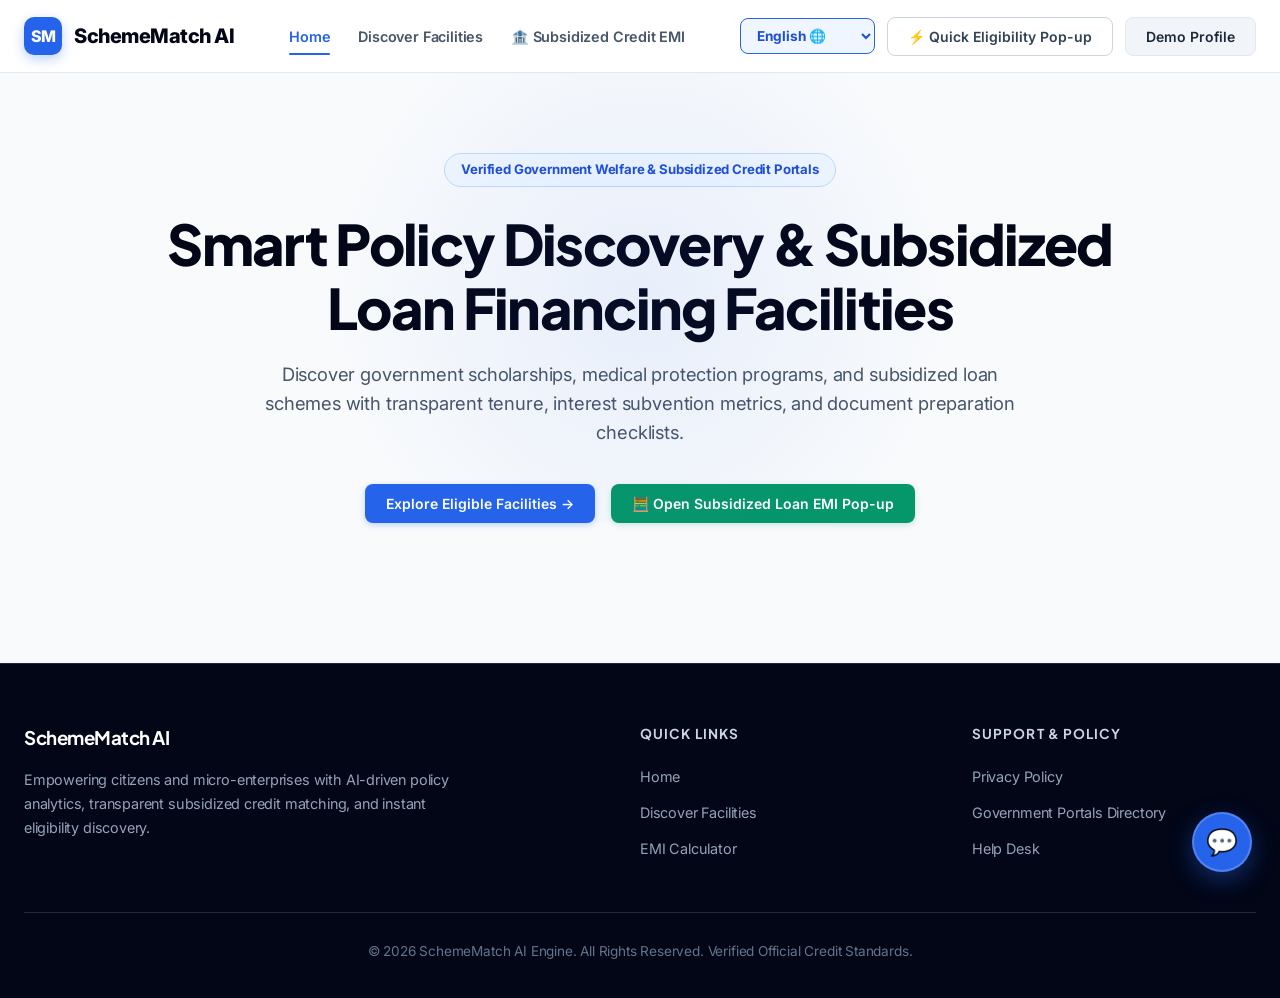
==== index.html @ ae5205c4 "Add files via upload" ====
<!DOCTYPE html>
<html lang="en">
<head>
    <meta charset="UTF-8">
    <meta name="viewport" content="width=device-width, initial-scale=1.0">
    <title>SchemeMatch AI - Enterprise Welfare & Subsidized Credit Discovery Engine</title>

    <!-- Professional Typography -->
    <link rel="preconnect" href="https://fonts.googleapis.com">
    <link rel="preconnect" href="https://fonts.gstatic.com" crossorigin>
    <link href="https://fonts.googleapis.com/css2?family=Inter:wght@300;400;500;600;700&family=Plus+Jakarta+Sans:wght@500;600;700;800&display=swap" rel="stylesheet">

    <style>
        /* ==========================================================================
           1. DESIGN SYSTEM VARIABLES & THEME DEFINITIONS
           ========================================================================== */
        :root {
            /* Palette: Slate Dark Modern / Premium Corporate Financial */
            --slate-950: #020617;
            --slate-900: #0f172a;
            --slate-850: #172033;
            --slate-800: #1e293b;
            --slate-700: #334155;
            --slate-600: #475569;
            --slate-500: #64748b;
            --slate-400: #94a3b8;
            --slate-300: #cbd5e1;
            --slate-200: #e2e8f0;
            --slate-100: #f1f5f9;
            --slate-50:  #f8fafc;
            --white:     #ffffff;

            /* Brand Accent Colors */
            --brand-primary: #2563eb;
            --brand-hover:   #1d4ed8;
            --brand-light:   #eff6ff;
            --brand-border:  #bfdbfe;

            /* Utility Accents */
            --emerald-600: #059669;
            --emerald-50:  #ecfdf5;
            --emerald-border: #a7f3d0;

            --amber-600: #d97706;
            --amber-50:  #fffbeb;
            --amber-border: #fde68a;

            --indigo-600: #4f46e5;
            --indigo-50:  #eef2ff;

            /* Dynamic Surfaces & Glass */
            --bg-body: var(--slate-50);
            --surface-card: #ffffff;
            --surface-modal: #ffffff;
            --border-color: var(--slate-200);

            /* Elevation & Shadows */
            --shadow-xs: 0 1px 2px 0 rgba(15, 23, 42, 0.05);
            --shadow-sm: 0 2px 4px 0 rgba(15, 23, 42, 0.04);
            --shadow-md: 0 8px 16px -2px rgba(15, 23, 42, 0.06), 0 2px 4px -1px rgba(15, 23, 42, 0.03);
            --shadow-lg: 0 20px 25px -5px rgba(15, 23, 42, 0.08), 0 8px 10px -6px rgba(15, 23, 42, 0.03);
            --shadow-xl: 0 25px 50px -12px rgba(15, 23, 42, 0.25);

            /* Geometry */
            --radius-sm: 8px;
            --radius-md: 12px;
            --radius-lg: 18px;
            --radius-xl: 24px;

            /* Typography Stack */
            --font-heading: 'Plus Jakarta Sans', -apple-system, BlinkMacSystemFont, sans-serif;
            --font-body: 'Inter', -apple-system, BlinkMacSystemFont, sans-serif;

            /* Animation Timings */
            --ease-out-cubic: cubic-bezier(0.33, 1, 0.68, 1);
            --transition-smooth: all 0.25s var(--ease-out-cubic);
        }

        /* Dark Mode Override Support */
        body.dark-theme {
            --bg-body: #090d16;
            --surface-card: #0f172a;
            --surface-modal: #0f172a;
            --border-color: #1e293b;
            --slate-950: #f8fafc;
            --slate-900: #f1f5f9;
            --slate-800: #e2e8f0;
            --slate-700: #cbd5e1;
            --slate-600: #94a3b8;
            --slate-500: #64748b;
            --slate-100: #1e293b;
            --slate-50:  #0f172a;
            --brand-light: rgba(37, 99, 235, 0.15);
        }

        /* ==========================================================================
           2. GLOBAL RESETS & BASE STYLES
           ========================================================================== */
        *, *::before, *::after {
            box-sizing: border-box;
            margin: 0;
            padding: 0;
            font-family: var(--font-body);
            -webkit-font-smoothing: antialiased;
            -moz-osx-font-smoothing: grayscale;
        }

        html {
            scroll-behavior: smooth;
            font-size: 16px;
        }

        body {
            background-color: var(--bg-body);
            color: var(--slate-900);
            line-height: 1.5;
            letter-spacing: -0.011em;
            overflow-x: hidden;
            display: flex;
            flex-direction: column;
            min-height: 100vh;
        }

        main { flex: 1; }

        .container {
            max-width: 1280px;
            margin: 0 auto;
            padding: 0 24px;
        }

        h1, h2, h3, h4, h5, h6, .brand-logo {
            font-family: var(--font-heading);
            letter-spacing: -0.025em;
        }

        .ambient-light {
            position: absolute;
            width: 700px;
            height: 450px;
            background: radial-gradient(circle, rgba(37, 99, 235, 0.08) 0%, rgba(2, 6, 23, 0) 75%);
            top: 0;
            left: 50%;
            transform: translateX(-50%);
            pointer-events: none;
            z-index: 0;
        }

        /* ==========================================================================
           3. BUTTONS & CONTROLS UI
           ========================================================================== */
        .btn {
            display: inline-flex;
            align-items: center;
            justify-content: center;
            gap: 8px;
            padding: 10px 20px;
            border-radius: var(--radius-sm);
            font-size: 0.875rem;
            font-weight: 600;
            cursor: pointer;
            transition: var(--transition-smooth);
            border: 1px solid transparent;
            text-decoration: none;
            white-space: nowrap;
            user-select: none;
        }

        .btn-primary {
            background-color: var(--brand-primary);
            color: #ffffff;
            box-shadow: 0 2px 6px rgba(37, 99, 235, 0.25);
        }

        .btn-primary:hover {
            background-color: var(--brand-hover);
            transform: translateY(-2px);
            box-shadow: 0 6px 16px rgba(37, 99, 235, 0.35);
        }

        .btn-secondary {
            background-color: var(--slate-100);
            color: var(--slate-800);
            border-color: var(--slate-200);
        }

        .btn-secondary:hover {
            background-color: var(--slate-200);
            color: var(--slate-950);
            transform: translateY(-1px);
        }

        .btn-outline {
            border-color: var(--slate-300);
            color: var(--slate-700);
            background: var(--surface-card);
        }

        .btn-outline:hover {
            border-color: var(--slate-400);
            background: var(--slate-50);
            color: var(--slate-900);
            transform: translateY(-1px);
        }

        .btn-emerald {
            background-color: var(--emerald-600);
            color: white;
            box-shadow: 0 2px 6px rgba(5, 150, 105, 0.2);
        }
        .btn-emerald:hover { background-color: #047857; transform: translateY(-2px); }

        .btn-sm {
            padding: 6px 12px;
            font-size: 0.8rem;
            border-radius: 6px;
        }

        /* Language Dropdown Style */
        .lang-select {
            padding: 8px 12px;
            border-radius: var(--radius-sm);
            border: 1px solid var(--brand-primary);
            background: var(--brand-light);
            color: var(--brand-hover);
            font-weight: 700;
            font-size: 0.85rem;
            cursor: pointer;
            outline: none;
        }

        /* ==========================================================================
           4. NAVIGATION BAR
           ========================================================================== */
        header {
            background-color: rgba(255, 255, 255, 0.9);
            backdrop-filter: blur(14px);
            -webkit-backdrop-filter: blur(14px);
            border-bottom: 1px solid var(--border-color);
            position: sticky;
            top: 0;
            z-index: 90;
        }

        body.dark-theme header {
            background-color: rgba(15, 23, 42, 0.9);
        }

        .navbar {
            display: flex;
            flex-direction: row;
            justify-content: space-between;
            align-items: center;
            flex-wrap: nowrap;
            height: 72px;
            gap: 20px;
        }

        .brand-logo {
            display: flex;
            align-items: center;
            gap: 12px;
            font-size: 1.25rem;
            font-weight: 800;
            color: var(--slate-950);
            text-decoration: none;
            cursor: pointer;
            white-space: nowrap;
        }

        .brand-badge {
            width: 38px;
            height: 38px;
            background: var(--brand-primary);
            color: white;
            border-radius: 10px;
            display: flex;
            align-items: center;
            justify-content: center;
            font-weight: 800;
            font-size: 1rem;
            box-shadow: 0 4px 12px rgba(37, 99, 235, 0.3);
        }

        .nav-items {
            display: flex;
            flex-direction: row;
            gap: 28px;
            list-style: none;
            align-items: center;
            white-space: nowrap;
        }

        .nav-items a {
            text-decoration: none;
            color: var(--slate-600);
            font-size: 0.9rem;
            font-weight: 600;
            cursor: pointer;
            transition: var(--transition-smooth);
            padding: 8px 0;
            position: relative;
        }

        .nav-items a:hover, .nav-items a.active {
            color: var(--brand-primary);
        }

        .nav-items a.active::after {
            content: '';
            position: absolute;
            bottom: -2px;
            left: 0;
            width: 100%;
            height: 2.5px;
            background: var(--brand-primary);
            border-radius: 2px;
        }

        /* ==========================================================================
           5. HERO SECTION
           ========================================================================== */
        .hero {
            padding: 80px 0 60px;
            text-align: center;
            position: relative;
        }

        .hero-pill {
            display: inline-flex;
            align-items: center;
            gap: 8px;
            padding: 6px 16px;
            background: var(--brand-light);
            border: 1px solid var(--brand-border);
            border-radius: 9999px;
            color: var(--brand-hover);
            font-size: 0.825rem;
            font-weight: 700;
            margin-bottom: 24px;
        }

        .hero h1 {
            font-size: 3.5rem;
            color: var(--slate-950);
            margin-bottom: 20px;
            font-weight: 800;
            line-height: 1.15;
            letter-spacing: -0.03em;
        }

        .hero p {
            font-size: 1.15rem;
            color: var(--slate-600);
            max-width: 760px;
            margin: 0 auto 36px;
            line-height: 1.6;
        }

        .hero-actions {
            display: flex;
            gap: 16px;
            justify-content: center;
            flex-wrap: wrap;
        }

        /* ==========================================================================
           6. FORM WIZARD & PROFILE ENGINE
           ========================================================================== */
        .section-block { padding: 60px 0; }

        .form-card {
            max-width: 860px;
            margin: 0 auto;
            background: var(--surface-card);
            border-radius: var(--radius-lg);
            border: 1px solid var(--border-color);
            box-shadow: var(--shadow-lg);
            padding: 44px;
        }

        .progress-track {
            height: 8px;
            background: var(--slate-100);
            border-radius: 9999px;
            overflow: hidden;
            margin-bottom: 36px;
        }

        .progress-fill {
            height: 100%;
            background: var(--brand-primary);
            width: 25%;
            transition: width 0.35s ease;
        }

        .wizard-step { display: none; }
        .wizard-step.active { display: block; animation: fadeInStep 0.35s ease; }

        .form-layout {
            display: grid;
            grid-template-columns: 1fr 1fr;
            gap: 24px;
        }

        .form-field {
            display: flex;
            flex-direction: column;
            gap: 8px;
        }

        .form-field.full { grid-column: span 2; }

        .form-field label {
            font-size: 0.85rem;
            font-weight: 700;
            color: var(--slate-800);
            text-transform: uppercase;
            letter-spacing: 0.03em;
        }

        .form-field input, .form-field select {
            padding: 12px 16px;
            border: 1px solid var(--slate-300);
            border-radius: var(--radius-sm);
            font-size: 0.95rem;
            outline: none;
            color: var(--slate-900);
            background-color: var(--slate-50);
            transition: var(--transition-smooth);
        }

        .form-field input:focus, .form-field select:focus {
            background-color: var(--surface-card);
            border-color: var(--brand-primary);
            box-shadow: 0 0 0 4px rgba(37, 99, 235, 0.12);
        }

        .wizard-footer {
            display: flex;
            justify-content: space-between;
            margin-top: 40px;
            padding-top: 24px;
            border-top: 1px solid var(--border-color);
        }

        /* Result & Dynamic Table Styles */
        .results-card-grid {
            display: grid;
            grid-template-columns: repeat(auto-fill, minmax(260px, 1fr));
            gap: 20px;
            margin-top: 24px;
        }

        .scheme-badge {
            display: inline-block;
            padding: 4px 10px;
            border-radius: 9999px;
            font-size: 0.75rem;
            font-weight: 700;
            background: var(--brand-light);
            color: var(--brand-primary);
        }

        .scheme-card {
            background: var(--surface-card);
            border: 1px solid var(--border-color);
            border-radius: var(--radius-md);
            padding: 20px;
            box-shadow: var(--shadow-sm);
            display: flex;
            flex-direction: column;
            justify-content: space-between;
        }

        .comparison-table {
            width: 100%;
            border-collapse: collapse;
            margin-top: 24px;
            background: var(--surface-card);
            border-radius: var(--radius-md);
            overflow: hidden;
            border: 1px solid var(--border-color);
        }

        .comparison-table th, .comparison-table td {
            padding: 14px 18px;
            text-align: left;
            font-size: 0.875rem;
            border-bottom: 1px solid var(--border-color);
        }

        .comparison-table th {
            background: var(--slate-100);
            font-weight: 700;
            color: var(--slate-800);
        }

        .age-warning-banner {
            background-color: #fef2f2;
            border: 1px solid #fca5a5;
            color: #991b1b;
            padding: 14px;
            border-radius: var(--radius-sm);
            margin-bottom: 20px;
            font-size: 0.875rem;
            font-weight: 600;
        }

        /* ==========================================================================
           7. MODALS & POP-UPS SYSTEM
           ========================================================================== */
        .modal-backdrop {
            display: none;
            position: fixed;
            top: 0;
            left: 0;
            width: 100%;
            height: 100%;
            background: rgba(15, 23, 42, 0.7);
            backdrop-filter: blur(6px);
            -webkit-backdrop-filter: blur(6px);
            z-index: 1000;
            justify-content: center;
            align-items: center;
            padding: 24px;
        }

        .modal-backdrop.active {
            display: flex;
        }

        .modal-window {
            background: var(--surface-modal);
            border-radius: var(--radius-lg);
            max-width: 600px;
            width: 100%;
            display: flex;
            flex-direction: column;
            box-shadow: var(--shadow-xl);
            animation: modalScale 0.25s ease-out;
            overflow: hidden;
            border: 1px solid var(--border-color);
        }

        .modal-header {
            padding: 24px 32px;
            border-bottom: 1px solid var(--border-color);
            position: relative;
        }

        .modal-close-btn {
            position: absolute;
            top: 20px;
            right: 24px;
            border: none;
            background: var(--slate-100);
            width: 36px;
            height: 36px;
            border-radius: 50%;
            font-size: 1.3rem;
            cursor: pointer;
            color: var(--slate-500);
            display: flex;
            align-items: center;
            justify-content: center;
            transition: var(--transition-smooth);
        }

        .modal-close-btn:hover { background: var(--slate-200); color: var(--slate-950); }

        .modal-title {
            font-size: 1.25rem;
            font-weight: 800;
            color: var(--slate-950);
            padding-right: 40px;
        }

        .modal-body {
            padding: 32px;
            overflow-y: auto;
        }

        .calc-box {
            background: var(--slate-50);
            padding: 24px;
            border-radius: var(--radius-md);
            border: 1px solid var(--border-color);
        }

        .range-field {
            display: flex;
            flex-direction: column;
            gap: 10px;
            margin-bottom: 20px;
        }

        .range-header {
            display: flex;
            justify-content: space-between;
            font-size: 0.875rem;
            font-weight: 700;
        }

        .range-slider {
            width: 100%;
            height: 6px;
            border-radius: 4px;
            accent-color: var(--brand-primary);
            cursor: pointer;
        }

        .calc-result-grid {
            display: grid;
            grid-template-columns: 1fr 1fr;
            gap: 16px;
            text-align: center;
            background: var(--brand-light);
            padding: 20px;
            border-radius: var(--radius-sm);
            border: 1px solid var(--brand-border);
            margin-top: 16px;
        }

        .calc-val {
            font-size: 1.2rem;
            font-weight: 800;
            color: var(--brand-hover);
        }

        .calc-lbl {
            font-size: 0.75rem;
            color: var(--slate-600);
            font-weight: 700;
            text-transform: uppercase;
            margin-top: 2px;
        }

        /* ==========================================================================
           8. FLOATING AI CHATBOT SYSTEM UI
           ========================================================================== */
        .chatbot-trigger {
            position: fixed;
            bottom: 28px;
            right: 28px;
            width: 60px;
            height: 60px;
            border-radius: 30px;
            background: var(--brand-primary);
            color: #ffffff;
            box-shadow: 0 8px 24px rgba(37, 99, 235, 0.4);
            display: flex;
            align-items: center;
            justify-content: center;
            font-size: 1.6rem;
            cursor: pointer;
            z-index: 999;
            transition: var(--transition-smooth);
            border: 2px solid rgba(255, 255, 255, 0.2);
        }

        .chatbot-trigger:hover {
            transform: scale(1.08) translateY(-2px);
            background: var(--brand-hover);
            box-shadow: 0 12px 28px rgba(37, 99, 235, 0.5);
        }

        .chatbot-container {
            position: fixed;
            bottom: 100px;
            right: 28px;
            width: 380px;
            max-width: calc(100vw - 32px);
            height: 540px;
            max-height: calc(100vh - 120px);
            background: var(--surface-card);
            border-radius: var(--radius-lg);
            border: 1px solid var(--border-color);
            box-shadow: var(--shadow-xl);
            display: none;
            flex-direction: column;
            z-index: 1000;
            overflow: hidden;
            animation: modalScale 0.25s ease-out;
        }

        .chatbot-container.active {
            display: flex;
        }

        .chat-header {
            background: var(--slate-900);
            color: #ffffff;
            padding: 16px 20px;
            display: flex;
            align-items: center;
            justify-content: space-between;
        }

        .chat-header-info {
            display: flex;
            align-items: center;
            gap: 12px;
        }

        .chat-avatar {
            width: 36px;
            height: 36px;
            border-radius: 50%;
            background: var(--brand-primary);
            display: flex;
            align-items: center;
            justify-content: center;
            font-size: 1rem;
            font-weight: 700;
        }

        .chat-header-text h4 {
            font-size: 0.95rem;
            font-weight: 700;
            color: #ffffff;
            margin: 0;
        }

        .chat-header-text p {
            font-size: 0.75rem;
            color: var(--slate-400);
            margin: 0;
        }

        .chat-messages {
            flex: 1;
            padding: 16px;
            overflow-y: auto;
            display: flex;
            flex-direction: column;
            gap: 12px;
            background: var(--slate-50);
        }

        .chat-msg {
            max-width: 85%;
            padding: 10px 14px;
            border-radius: 14px;
            font-size: 0.875rem;
            line-height: 1.45;
            word-wrap: break-word;
        }

        .chat-msg.bot {
            background: var(--surface-card);
            color: var(--slate-900);
            border: 1px solid var(--border-color);
            align-self: flex-start;
            border-bottom-left-radius: 4px;
            box-shadow: var(--shadow-xs);
        }

        .chat-msg.user {
            background: var(--brand-primary);
            color: #ffffff;
            align-self: flex-end;
            border-bottom-right-radius: 4px;
        }

        .chat-quick-replies {
            display: flex;
            flex-wrap: wrap;
            gap: 6px;
            margin-top: 8px;
        }

        .chat-chip {
            background: var(--brand-light);
            color: var(--brand-primary);
            border: 1px solid var(--brand-border);
            border-radius: 9999px;
            padding: 4px 10px;
            font-size: 0.75rem;
            font-weight: 600;
            cursor: pointer;
            transition: var(--transition-smooth);
        }

        .chat-chip:hover {
            background: var(--brand-primary);
            color: #ffffff;
        }

        .chat-input-area {
            padding: 12px;
            background: var(--surface-card);
            border-top: 1px solid var(--border-color);
            display: flex;
            gap: 8px;
        }

        .chat-input-area input {
            flex: 1;
            padding: 10px 14px;
            border: 1px solid var(--slate-300);
            border-radius: 20px;
            font-size: 0.875rem;
            outline: none;
            background: var(--slate-50);
        }

        .chat-input-area input:focus {
            border-color: var(--brand-primary);
            background: #ffffff;
        }

        .chat-send-btn {
            width: 38px;
            height: 38px;
            border-radius: 50%;
            background: var(--brand-primary);
            color: #ffffff;
            border: none;
            cursor: pointer;
            display: flex;
            align-items: center;
            justify-content: center;
            transition: var(--transition-smooth);
        }

        .chat-send-btn:hover {
            background: var(--brand-hover);
        }

        /* ==========================================================================
           9. FOOTER
           ========================================================================== */
        footer {
            background: var(--slate-950);
            color: #ffffff;
            padding: 60px 0 36px;
            margin-top: 80px;
            border-top: 1px solid var(--slate-800);
        }

        .footer-content {
            display: grid;
            grid-template-columns: 2fr 1fr 1fr;
            gap: 48px;
            margin-bottom: 40px;
        }

        .footer-brand p {
            color: var(--slate-400);
            font-size: 0.9rem;
            margin-top: 16px;
            line-height: 1.65;
            max-width: 440px;
        }

        .footer-col h4 {
            font-size: 0.85rem;
            font-weight: 700;
            text-transform: uppercase;
            letter-spacing: 0.08em;
            color: var(--slate-300);
            margin-bottom: 20px;
        }

        .footer-col ul { list-style: none; }
        .footer-col li { margin-bottom: 12px; }
        .footer-col a {
            color: var(--slate-400);
            text-decoration: none;
            font-size: 0.9rem;
            transition: var(--transition-smooth);
        }
        .footer-col a:hover { color: var(--brand-primary); }

        .footer-bottom {
            border-top: 1px solid var(--slate-800);
            padding-top: 28px;
            text-align: center;
            font-size: 0.85rem;
            color: var(--slate-500);
        }

        @keyframes modalScale {
            from { opacity: 0; transform: scale(0.96); }
            to { opacity: 1; transform: scale(1); }
        }

        @keyframes fadeInStep {
            from { opacity: 0; transform: translateX(12px); }
            to { opacity: 1; transform: translateX(0); }
        }

        @media (max-width: 768px) {
            .hero h1 { font-size: 2.2rem; }
            .form-layout, .calc-result-grid, .footer-content { grid-template-columns: 1fr; }
            .navbar { overflow-x: auto; }
            .chatbot-container {
                right: 16px;
                left: 16px;
                width: auto;
                bottom: 90px;
            }
        }
    </style>
</head>
<body>

    <!-- Header Navigation -->
    <header>
        <div class="container navbar">
            <a class="brand-logo" onclick="switchSection('home')">
                <div class="brand-badge">SM</div>
                <span id="txt-logo">SchemeMatch AI</span>
            </a>
            <ul class="nav-items">
                <li><a id="nav-home" onclick="switchSection('home')" class="active">Home</a></li>
                <li><a id="nav-form" onclick="switchSection('form')">Discover Facilities</a></li>
                <li><a id="nav-emi" onclick="openLoanCalculatorModal()">🏦 Subsidized Credit EMI</a></li>
            </ul>
            <div style="display:flex; gap:12px; align-items:center; flex-shrink: 0;">
                <!-- Language Selector -->
                <select id="lang-selector" class="lang-select" onchange="changeLanguage(this.value)">
                    <option value="en">English 🌐</option>
                    <option value="hi">हिंदी (Hindi) 🌐</option>
                </select>
                <button id="btn-quick-check" class="btn btn-outline" onclick="openPrecheckModal()">⚡ Quick Eligibility Pop-up</button>
                <button id="btn-demo" class="btn btn-secondary" onclick="autofillDemo()">Demo Profile</button>
            </div>
        </div>
    </header>

    <main>
        <!-- HOME SECTION -->
        <div id="section-home">
            <section class="hero">
                <div class="ambient-light"></div>
                <div class="container">
                    <div class="hero-pill" id="hero-pill-txt">Verified Government Welfare & Subsidized Credit Portals</div>
                    <h1 id="hero-title">Smart Policy Discovery & Subsidized<br>Loan Financing Facilities</h1>
                    <p id="hero-subtitle">Discover government scholarships, medical protection programs, and subsidized loan schemes with transparent tenure, interest subvention metrics, and document preparation checklists.</p>
                    <div class="hero-actions">
                        <button id="btn-explore" class="btn btn-primary" onclick="switchSection('form')">Explore Eligible Facilities →</button>
                        <button id="btn-calc" class="btn btn-emerald" onclick="openLoanCalculatorModal()">🧮 Open Subsidized Loan EMI Pop-up</button>
                    </div>
                </div>
            </section>
        </div>

        <!-- FORM WIZARD SECTION -->
        <div id="section-form" class="section-block" style="display:none;">
            <div class="container">
                <div class="form-card">
                    <div class="progress-track">
                        <div class="progress-fill" id="wizard-progress"></div>
                    </div>

                    <!-- Step 1 -->
                    <div class="wizard-step active" id="step-1">
                        <h2 id="step1-title" style="margin-bottom:8px; font-size:1.5rem;">Step 1: Basic Profile Details</h2>
                        <p id="step1-subtitle" style="color:var(--slate-500); margin-bottom:24px; font-size:0.9rem;">Provide your demographic details to filter schemes relevant to your profile.</p>
                        
                        <div class="form-layout">
                            <div class="form-field">
                                <label id="lbl-age">Age</label>
                                <input type="number" id="inp-age" placeholder="e.g. 25" value="25">
                            </div>
                            <div class="form-field">
                                <label id="lbl-gender">Gender</label>
                                <select id="inp-gender">
                                    <option value="all" id="opt-gen-all">All / Any</option>
                                    <option value="male" id="opt-gen-male">Male</option>
                                    <option value="female" id="opt-gen-female">Female</option>
                                </select>
                            </div>
                            <div class="form-field full">
                                <label id="lbl-state">State of Residence</label>
                                <select id="inp-state">
                                    <option value="Delhi">Delhi</option>
                                    <option value="Maharashtra">Maharashtra</option>
                                    <option value="Uttar Pradesh">Uttar Pradesh</option>
                                    <option value="Rajasthan">Rajasthan</option>
                                </select>
                            </div>
                        </div>
                    </div>

                    <!-- Step 2 -->
                    <div class="wizard-step" id="step-2">
                        <h2 id="step2-title" style="margin-bottom:8px; font-size:1.5rem;">Step 2: Financial & Employment Profile</h2>
                        <p id="step2-subtitle" style="color:var(--slate-500); margin-bottom:24px; font-size:0.9rem;">Specify your current occupational status and income levels for credit targeting.</p>
                        
                        <div class="form-layout">
                            <div class="form-field">
                                <label id="lbl-income">Annual Income (₹)</label>
                                <input type="number" id="inp-income" placeholder="e.g. 250000" value="250000">
                            </div>
                            <div class="form-field">
                                <label id="lbl-occupation">Occupation</label>
                                <select id="inp-occupation">
                                    <option value="student" id="opt-occ-student">Student</option>
                                    <option value="farmer" id="opt-occ-farmer">Farmer / Agriculture</option>
                                    <option value="business" id="opt-occ-business">Small Business / MSME</option>
                                    <option value="employed" id="opt-occ-employed">Salaried Employee</option>
                                </select>
                            </div>
                        </div>
                    </div>

                    <!-- Step 3 -->
                    <div class="wizard-step" id="step-3">
                        <h2 id="step3-title" style="margin-bottom:8px; font-size:1.5rem;">Step 3: Facility Category Preference</h2>
                        <p id="step3-subtitle" style="color:var(--slate-500); margin-bottom:24px; font-size:0.9rem;">Choose the primary assistance type you are looking for.</p>
                        
                        <div class="form-layout">
                            <div class="form-field full">
                                <label id="lbl-category">Category Preference</label>
                                <select id="inp-category">
                                    <option value="all" id="opt-cat-all">All Categories</option>
                                    <option value="education" id="opt-cat-edu">Education & Scholarships</option>
                                    <option value="credit" id="opt-cat-credit">Subsidized Credit & Loans</option>
                                    <option value="healthcare" id="opt-cat-health">Healthcare & Insurance</option>
                                </select>
                            </div>
                        </div>
                    </div>

                    <!-- Step 4: Results, Priority Order & Difference Table -->
                    <div class="wizard-step" id="step-4">
                        <h2 style="margin-bottom:8px; font-size:1.5rem;">Step 4: Matched Schemes & Priority Order</h2>
                        <p style="color:var(--slate-500); margin-bottom:24px; font-size:0.9rem;">Here are schemes matched according to your profile details, priority ranking, and analytical metrics.</p>

                        <div id="age-warning-container"></div>
                        
                        <h3 style="margin-top:20px; font-size:1.2rem;">Priority Order Ranked Schemes</h3>
                        <div class="results-card-grid" id="results-grid"></div>

                        <h3 style="margin-top:36px; font-size:1.2rem;">Scheme Difference & Profile Analytics Matrix</h3>
                        <div style="overflow-x:auto;">
                            <table class="comparison-table">
                                <thead>
                                    <tr>
                                        <th>Rank</th>
                                        <th>Scheme Name</th>
                                        <th>Category</th>
                                        <th>Max Benefit / Credit</th>
                                        <th>Min Age Req.</th>
                                        <th>Income Cap</th>
                                        <th>Match Priority Score</th>
                                    </tr>
                                </thead>
                                <tbody id="comparison-table-body">
                                </tbody>
                            </table>
                        </div>
                    </div>

                    <!-- Wizard Footer Buttons -->
                    <div class="wizard-footer">
                        <button id="btn-prev" class="btn btn-secondary" onclick="navigateWizard(-1)" style="visibility:hidden;">← Previous</button>
                        <button id="btn-next" class="btn btn-primary" onclick="navigateWizard(1)">Next Step →</button>
                    </div>
                </div>
            </div>
        </div>
    </main>

    <!-- FLOATING AI CHATBOT INTERFACE -->
    <div class="chatbot-trigger" onclick="toggleChatbot()" title="Ask SchemeMatch Assistant">💬</div>

    <div class="chatbot-container" id="chatbot-window">
        <div class="chat-header">
            <div class="chat-header-info">
                <div class="chat-avatar">AI</div>
                <div class="chat-header-text">
                    <h4>SchemeMatch Assistant</h4>
                    <p>Instant Scheme & Eligibility Helper</p>
                </div>
            </div>
            <button class="modal-close-btn" style="position:static; background:transparent; color:#ffffff; width:auto; height:auto; font-size:1.5rem;" onclick="toggleChatbot()">&times;</button>
        </div>
        <div class="chat-messages" id="chat-messages">
            <div class="chat-msg bot">
                Hello! 👋 I can help you discover schemes, check loan eligibility, or guide you through required documents. What are you looking for today?
                <div class="chat-quick-replies">
                    <span class="chat-chip" onclick="handleQuickReply('Find student grants')">🎓 Student Grants</span>
                    <span class="chat-chip" onclick="handleQuickReply('Business loan schemes')">💼 Business Loans</span>
                    <span class="chat-chip" onclick="handleQuickReply('Healthcare benefits')">🏥 Healthcare</span>
                </div>
            </div>
        </div>
        <div class="chat-input-area">
            <input type="text" id="chat-input" placeholder="Type a message or question..." onkeypress="handleChatKeyPress(event)">
            <button class="chat-send-btn" onclick="sendChatMessage()">➔</button>
        </div>
    </div>

    <!-- QUICK ELIGIBILITY PRE-CHECK MODAL -->
    <div id="modal-precheck" class="modal-backdrop">
        <div class="modal-window">
            <div class="modal-header">
                <h3 class="modal-title">⚡ Quick Eligibility Pre-check</h3>
                <button class="modal-close-btn" onclick="closeModal('modal-precheck')">&times;</button>
            </div>
            <div class="modal-body">
                <p style="margin-bottom:16px; color:var(--slate-600);">Answer two quick questions to see immediate available facilities.</p>
                <div class="form-field" style="margin-bottom:16px;">
                    <label>Primary Need</label>
                    <select id="modal-inp-need">
                        <option value="student">Higher Education / Skill Support</option>
                        <option value="business">Business Expansion Credit</option>
                        <option value="healthcare">Medical Cover & Insurance</option>
                    </select>
                </div>
                <button class="btn btn-primary" style="width:100%;" onclick="runQuickCheck()">Check Matching Schemes</button>
            </div>
        </div>
    </div>

    <!-- LOAN EMI CALCULATOR MODAL -->
    <div id="modal-loan-calc" class="modal-backdrop">
        <div class="modal-window">
            <div class="modal-header">
                <h3 class="modal-title" id="modal-calc-title">🏦 Subsidized Credit EMI Calculator</h3>
                <button class="modal-close-btn" onclick="closeModal('modal-loan-calc')">&times;</button>
            </div>
            <div class="modal-body">
                <div class="calc-box">
                    <div class="range-field">
                        <div class="range-header">
                            <span id="lbl-calc-amt">Loan Amount</span>
                            <span id="val-calc-amt">₹ 1,00,000</span>
                        </div>
                        <input type="range" class="range-slider" id="range-amt" min="10000" max="1000000" step="10000" value="100000" oninput="calculateEMI()">
                    </div>
                    <div class="range-field">
                        <div class="range-header">
                            <span id="lbl-calc-rate">Interest Rate (% p.a.)</span>
                            <span id="val-calc-rate">7.0 %</span>
                        </div>
                        <input type="range" class="range-slider" id="range-rate" min="1" max="18" step="0.5" value="7" oninput="calculateEMI()">
                    </div>
                    <div class="range-field">
                        <div class="range-header">
                            <span id="lbl-calc-tenure">Tenure (Years)</span>
                            <span id="val-calc-tenure">5 Years</span>
                        </div>
                        <input type="range" class="range-slider" id="range-tenure" min="1" max="20" step="1" value="5" oninput="calculateEMI()">
                    </div>

                    <div class="calc-result-grid">
                        <div>
                            <div class="calc-val" id="res-emi">₹ 1,980</div>
                            <div class="calc-lbl">Estimated Monthly EMI</div>
                        </div>
                        <div>
                            <div class="calc-val" id="res-interest">₹ 18,802</div>
                            <div class="calc-lbl">Total Interest Payable</div>
                        </div>
                    </div>
                </div>
            </div>
        </div>
    </div>

    <!-- FOOTER -->
    <footer>
        <div class="container">
            <div class="footer-content">
                <div class="footer-brand">
                    <h3>SchemeMatch AI</h3>
                    <p>Empowering citizens and micro-enterprises with AI-driven policy analytics, transparent subsidized credit matching, and instant eligibility discovery.</p>
                </div>
                <div class="footer-col">
                    <h4>Quick Links</h4>
                    <ul>
                        <li><a onclick="switchSection('home')">Home</a></li>
                        <li><a onclick="switchSection('form')">Discover Facilities</a></li>
                        <li><a onclick="openLoanCalculatorModal()">EMI Calculator</a></li>
                    </ul>
                </div>
                <div class="footer-col">
                    <h4>Support & Policy</h4>
                    <ul>
                        <li><a>Privacy Policy</a></li>
                        <li><a>Government Portals Directory</a></li>
                        <li><a>Help Desk</a></li>
                    </ul>
                </div>
            </div>
            <div class="footer-bottom">
                &copy; 2026 SchemeMatch AI Engine. All Rights Reserved. Verified Official Credit Standards.
            </div>
        </div>
    </footer>

    <!-- SCRIPT APPLICATION LOGIC -->
    <script>
        /* ==========================================================================
           DATA & DATABASE DEFINITIONS
           ========================================================================== */
        const schemesDatabase = [
            {
                id: "pm-mudra",
                name: "PM MUDRA Yojana (Shishu & Kishor)",
                category: "credit",
                occupation: "business",
                minAge: 18,
                maxIncome: 1000000,
                maxBenefit: "₹ 500,000 Credit Support",
                score: 98,
                desc: "Collateral-free subsidized micro-loans for setting up small enterprises or micro-business expansion."
            },
            {
                id: "pm-vidyalaxmi",
                name: "PM Vidyalaxmi Education Loan Scheme",
                category: "education",
                occupation: "student",
                minAge: 16,
                maxIncome: 800000,
                maxBenefit: "Full Tuition Credit Subvention",
                score: 95,
                desc: "Subsidized higher education loans with moratorium periods and central interest subvention guarantees."
            },
            {
                id: "pm-jay",
                name: "Ayushman Bharat (PM-JAY)",
                category: "healthcare",
                occupation: "all",
                minAge: 0,
                maxIncome: 300000,
                maxBenefit: "₹ 500,000 / Year Health Cover",
                score: 92,
                desc: "Health protection coverage covering secondary and tertiary hospitalisation for vulnerable families."
            },
            {
                id: "standup-india",
                name: "Stand-Up India Scheme for Entrepreneurs",
                category: "credit",
                occupation: "business",
                minAge: 18,
                maxIncome: 1500000,
                maxBenefit: "₹ 1,00,00,000 Enterprise Credit",
                score: 89,
                desc: "Facilitates bank loans between 10 lakh and 1 Crore to SC/ST or Women borrowers for greenfield enterprises."
            },
            {
                id: "post-matric-scholarship",
                name: "Central Post-Matric Scholarship Program",
                category: "education",
                occupation: "student",
                minAge: 15,
                maxIncome: 250000,
                maxBenefit: "₹ 20,000 / Year Academic Grant",
                score: 87,
                desc: "Financial assistance for post-secondary education to support students from lower-income brackets."
            },
            {
                id: "pm-kisan-credit",
                name: "PM Kisan Credit Card (KCC) Subvention",
                category: "credit",
                occupation: "farmer",
                minAge: 18,
                maxIncome: 600000,
                maxBenefit: "4% Subsidized Agricultural Credit",
                score: 85,
                desc: "Provides farmers with timely credit for agricultural operations at low concessional interest rates."
            }
        ];

        let currentStep = 1;

        /* ==========================================================================
           WIZARD NAVIGATION & CORE ENGINE
           ========================================================================== */
        function switchSection(section) {
            document.getElementById('section-home').style.display = section === 'home' ? 'block' : 'none';
            document.getElementById('section-form').style.display = section === 'form' ? 'block' : 'none';
            document.getElementById('nav-home').classList.toggle('active', section === 'home');
            document.getElementById('nav-form').classList.toggle('active', section === 'form');
            window.scrollTo({ top: 0, behavior: 'smooth' });
        }

        function navigateWizard(direction) {
            const nextStep = currentStep + direction;
            if (nextStep < 1 || nextStep > 4) return;

            document.getElementById(`step-${currentStep}`).classList.remove('active');
            currentStep = nextStep;
            document.getElementById(`step-${currentStep}`).classList.add('active');

            // Update progress bar
            document.getElementById('wizard-progress').style.width = `${(currentStep / 4) * 100}%`;

            // Button controls
            document.getElementById('btn-prev').style.visibility = currentStep === 1 ? 'hidden' : 'visible';
            const btnNext = document.getElementById('btn-next');
            if (currentStep === 3) {
                btnNext.innerText = 'Generate Scheme Match Results ➔';
            } else if (currentStep === 4) {
                btnNext.style.display = 'none';
                renderResults();
            } else {
                btnNext.style.display = 'inline-flex';
                btnNext.innerText = 'Next Step →';
            }
        }

        function autofillDemo() {
            document.getElementById('inp-age').value = "22";
            document.getElementById('inp-gender').value = "female";
            document.getElementById('inp-income').value = "200000";
            document.getElementById('inp-occupation').value = "student";
            document.getElementById('inp-category').value = "education";
            switchSection('form');
        }

        function renderResults() {
            const age = parseInt(document.getElementById('inp-age').value) || 0;
            const income = parseInt(document.getElementById('inp-income').value) || 0;
            const occ = document.getElementById('inp-occupation').value;
            const cat = document.getElementById('inp-category').value;

            const warningContainer = document.getElementById('age-warning-container');
            warningContainer.innerHTML = '';
            if (age < 18) {
                warningContainer.innerHTML = `<div class="age-warning-banner">⚠️ Note: Age entered is under 18. Some credit schemes require adult cosigners or legal guardians.</div>`;
            }

            // Simple Filter Logic
            const filtered = schemesDatabase.filter(s => {
                const catMatch = cat === 'all' || s.category === cat;
                const occMatch = s.occupation === 'all' || s.occupation === occ;
                const incMatch = income <= s.maxIncome;
                return catMatch && occMatch && incMatch;
            });

            // Grid Render
            const grid = document.getElementById('results-grid');
            grid.innerHTML = '';
            if (filtered.length === 0) {
                grid.innerHTML = '<p style="grid-column: 1/-1; color: var(--slate-500);">No specific direct scheme matched your criteria. Try adjusting income or occupation filters.</p>';
            } else {
                filtered.forEach(s => {
                    grid.innerHTML += `
                        <div class="scheme-card">
                            <div>
                                <span class="scheme-badge">${s.category.toUpperCase()}</span>
                                <h4 style="margin:10px 0 6px; font-size:1.05rem;">${s.name}</h4>
                                <p style="font-size:0.825rem; color:var(--slate-600); margin-bottom:12px;">${s.desc}</p>
                            </div>
                            <div>
                                <div style="font-weight:700; color:var(--brand-primary); font-size:0.9rem; margin-bottom:10px;">${s.maxBenefit}</div>
                                <button class="btn btn-secondary btn-sm" style="width:100%;" onclick="openLoanCalculatorModal()">Calculate EMI / Details</button>
                            </div>
                        </div>
                    `;
                });
            }

            // Table Render
            const tbody = document.getElementById('comparison-table-body');
            tbody.innerHTML = '';
            filtered.forEach((s, idx) => {
                tbody.innerHTML += `
                    <tr>
                        <td><strong>#${idx + 1}</strong></td>
                        <td>${s.name}</td>
                        <td style="text-transform:capitalize;">${s.category}</td>
                        <td>${s.maxBenefit}</td>
                        <td>${s.minAge}+ Yrs</td>
                        <td>₹ ${(s.maxIncome).toLocaleString()}</td>
                        <td><span style="color:var(--emerald-600); font-weight:700;">${s.score}% Match</span></td>
                    </tr>
                `;
            });
        }

        /* ==========================================================================
           MODALS & EMI CALCULATOR LOGIC
           ========================================================================== */
        function openLoanCalculatorModal() {
            document.getElementById('modal-loan-calc').classList.add('active');
            calculateEMI();
        }

        function openPrecheckModal() {
            document.getElementById('modal-precheck').classList.add('active');
        }

        function closeModal(modalId) {
            document.getElementById(modalId).classList.remove('active');
        }

        function runQuickCheck() {
            const need = document.getElementById('modal-inp-need').value;
            closeModal('modal-precheck');
            switchSection('form');
            document.getElementById('inp-category').value = need === 'business' ? 'credit' : (need === 'student' ? 'education' : 'healthcare');
            navigateWizard(3 - currentStep);
        }

        function calculateEMI() {
            const P = parseFloat(document.getElementById('range-amt').value);
            const r = parseFloat(document.getElementById('range-rate').value) / 12 / 100;
            const n = parseFloat(document.getElementById('range-tenure').value) * 12;

            document.getElementById('val-calc-amt').innerText = `₹ ${P.toLocaleString()}`;
            document.getElementById('val-calc-rate').innerText = `${document.getElementById('range-rate').value} %`;
            document.getElementById('val-calc-tenure').innerText = `${document.getElementById('range-tenure').value} Years`;

            const emi = (P * r * Math.pow(1 + r, n)) / (Math.pow(1 + r, n) - 1);
            const totalPayable = emi * n;
            const totalInterest = totalPayable - P;

            document.getElementById('res-emi').innerText = `₹ ${Math.round(emi).toLocaleString()}`;
            document.getElementById('res-interest').innerText = `₹ ${Math.round(totalInterest).toLocaleString()}`;
        }

        /* ==========================================================================
           LANGUAGE SUPPORT
           ========================================================================== */
        function changeLanguage(lang) {
            if (lang === 'hi') {
                document.getElementById('txt-logo').innerText = "स्कीममैच AI";
                document.getElementById('hero-title').innerHTML = "स्मार्ट नीति खोज और सब्सिडीयुक्त<br>ऋण वित्तपोषण सुविधाएँ";
                document.getElementById('hero-subtitle').innerText = "पारदर्शी अवधि, ब्याज सहायता मेट्रिक्स और दस्तावेज़ तैयारी चेकलिस्ट के साथ सरकारी छात्रवृत्ति, चिकित्सा सुरक्षा कार्यक्रमों की खोज करें।";
                document.getElementById('btn-explore').innerText = "पात्र सुविधाओं का अन्वेषण करें →";
                document.getElementById('btn-quick-check').innerText = "⚡ त्वरित पात्रता पॉप-अप";
            } else {
                document.getElementById('txt-logo').innerText = "SchemeMatch AI";
                document.getElementById('hero-title').innerHTML = "Smart Policy Discovery & Subsidized<br>Loan Financing Facilities";
                document.getElementById('hero-subtitle').innerText = "Discover government scholarships, medical protection programs, and subsidized loan schemes with transparent tenure, interest subvention metrics, and document preparation checklists.";
                document.getElementById('btn-explore').innerText = "Explore Eligible Facilities →";
                document.getElementById('btn-quick-check').innerText = "⚡ Quick Eligibility Pop-up";
            }
        }

        /* ==========================================================================
           FLOATING AI CHATBOT SYSTEM ENGINE
           ========================================================================== */
        function toggleChatbot() {
            const chatWin = document.getElementById('chatbot-window');
            chatWin.classList.toggle('active');
        }

        function handleChatKeyPress(e) {
            if (e.key === 'Enter') {
                sendChatMessage();
            }
        }

        function handleQuickReply(text) {
            document.getElementById('chat-input').value = text;
            sendChatMessage();
        }

        function sendChatMessage() {
            const input = document.getElementById('chat-input');
            const text = input.value.trim();
            if (!text) return;

            const messagesContainer = document.getElementById('chat-messages');

            // Render User Message
            const userMsg = document.createElement('div');
            userMsg.className = 'chat-msg user';
            userMsg.innerText = text;
            messagesContainer.appendChild(userMsg);

            input.value = '';
            messagesContainer.scrollTop = messagesContainer.scrollHeight;

            // Generate Bot Response after short delay
            setTimeout(() => {
                const botMsg = document.createElement('div');
                botMsg.className = 'chat-msg bot';
                botMsg.innerHTML = getBotReply(text);
                messagesContainer.appendChild(botMsg);
                messagesContainer.scrollTop = messagesContainer.scrollHeight;
            }, 500);
        }

        function getBotReply(query) {
            const q = query.toLowerCase();

            if (q.includes('student') || q.includes('education') || q.includes('grant')) {
                return `We have excellent options for students! For higher education, <strong>PM Vidyalaxmi</strong> provides full tuition credit subvention. Would you like me to autofill the wizard for a Student profile?
                <div class="chat-quick-replies"><span class="chat-chip" onclick="autofillDemo()">Autofill Student Profile</span></div>`;
            } else if (q.includes('loan') || q.includes('business') || q.includes('credit')) {
                return `For small business and MSMEs, <strong>PM MUDRA Yojana</strong> offers up to ₹ 5,00,000 collateral-free credit support. You can also calculate your monthly repayment using our <a style="color:var(--brand-primary); cursor:pointer;" onclick="openLoanCalculatorModal()">EMI Calculator</a>.`;
            } else if (q.includes('health') || q.includes('medical') || q.includes('insurance')) {
                return `The flagship <strong>Ayushman Bharat (PM-JAY)</strong> provides up to ₹ 5,00,000 yearly medical protection coverage per family.`;
            } else {
                return `I am here to assist with government scheme discovery and loan eligibility. Try selecting your category in the Discovery Wizard or open our EMI tool!`;
            }
        }
    </script>
</body>
</html>
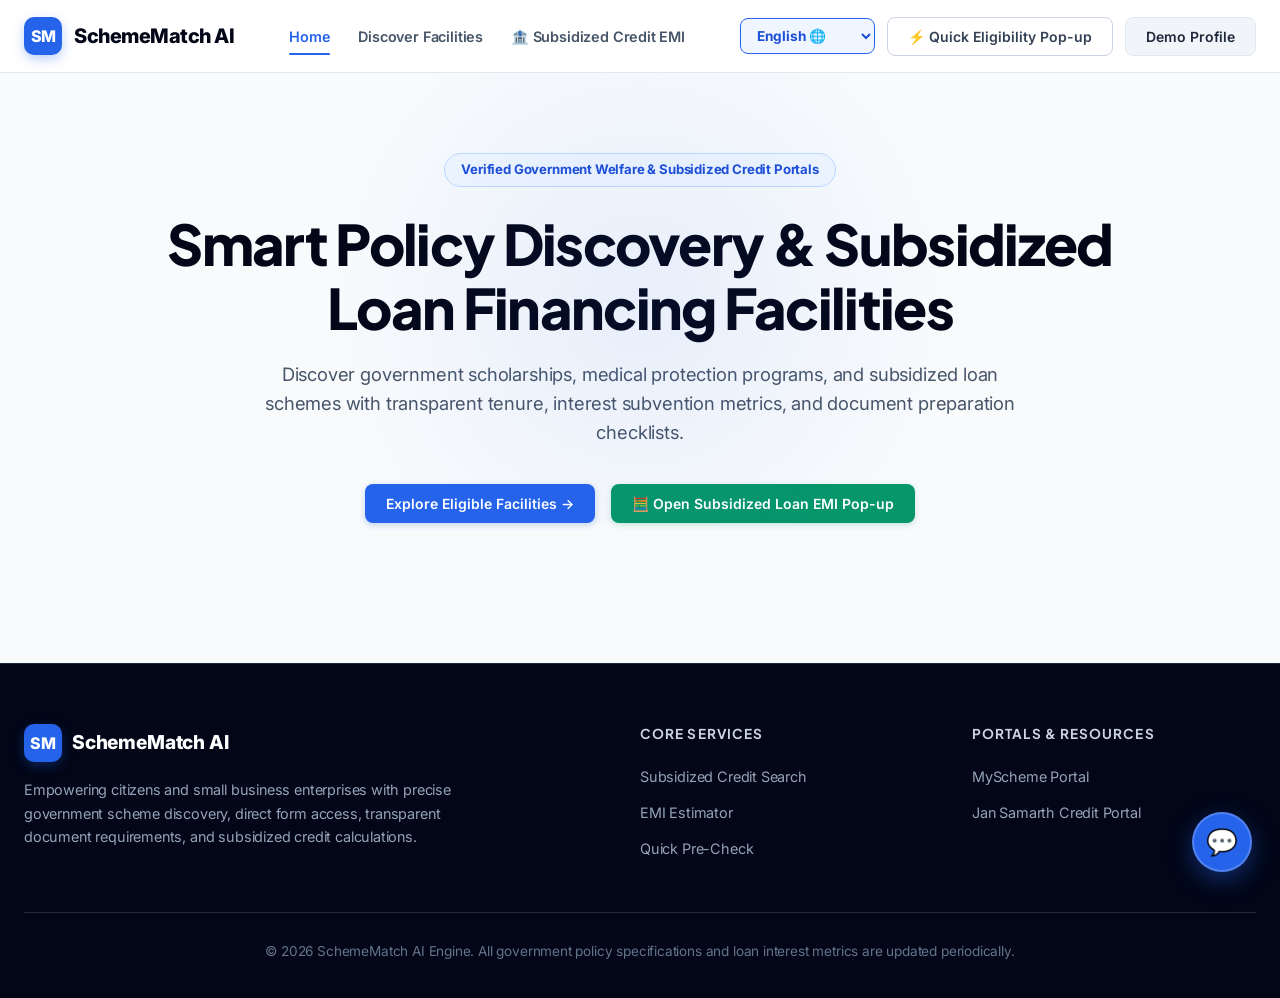
==== commit b7c202d6: "Add files via upload" ====
--- a/index.html
+++ b/index.html
@@ -471,6 +471,58 @@
             display: flex;
             flex-direction: column;
             justify-content: space-between;
+        }
+
+        /* Document and Link Specific Enhancements */
+        .scheme-docs-box {
+            background: var(--slate-50);
+            border: 1px solid var(--border-color);
+            border-radius: var(--radius-sm);
+            padding: 12px;
+            margin: 12px 0;
+        }
+
+        .scheme-docs-title {
+            font-size: 0.75rem;
+            font-weight: 700;
+            color: var(--slate-700);
+            text-transform: uppercase;
+            margin-bottom: 6px;
+        }
+
+        .scheme-docs-list {
+            list-style: none;
+            font-size: 0.8rem;
+            color: var(--slate-600);
+        }
+
+        .scheme-docs-list li {
+            margin-bottom: 4px;
+            display: flex;
+            align-items: center;
+            gap: 6px;
+        }
+
+        .scheme-docs-list li::before {
+            content: "•";
+            color: var(--brand-primary);
+            font-weight: bold;
+        }
+
+        .scheme-official-link {
+            display: inline-flex;
+            align-items: center;
+            gap: 6px;
+            font-size: 0.825rem;
+            font-weight: 600;
+            color: var(--brand-primary);
+            text-decoration: none;
+            margin-top: 8px;
+        }
+
+        .scheme-official-link:hover {
+            text-decoration: underline;
+            color: var(--brand-hover);
         }
 
         .comparison-table {
@@ -976,10 +1028,31 @@
                             <div class="form-field full">
                                 <label id="lbl-state">State of Residence</label>
                                 <select id="inp-state">
+                                    <option value="All">All States / Central Schemes</option>
+                                    <option value="Andaman and Nicobar Islands">Andaman and Nicobar Islands</option>
+                                    <option value="Andhra Pradesh">Andhra Pradesh</option>
+                                    <option value="Arunachal Pradesh">Arunachal Pradesh</option>
+                                    <option value="Assam">Assam</option>
+                                    <option value="Bihar">Bihar</option>
+                                    <option value="Chandigarh">Chandigarh</option>
+                                    <option value="Chhattisgarh">Chhattisgarh</option>
                                     <option value="Delhi">Delhi</option>
+                                    <option value="Gujarat">Gujarat</option>
+                                    <option value="Haryana">Haryana</option>
+                                    <option value="Himachal Pradesh">Himachal Pradesh</option>
+                                    <option value="Jammu and Kashmir">Jammu and Kashmir</option>
+                                    <option value="Jharkhand">Jharkhand</option>
+                                    <option value="Karnataka">Karnataka</option>
+                                    <option value="Kerala">Kerala</option>
+                                    <option value="Madhya Pradesh">Madhya Pradesh</option>
                                     <option value="Maharashtra">Maharashtra</option>
+                                    <option value="Odisha">Odisha</option>
+                                    <option value="Punjab">Punjab</option>
+                                    <option value="Rajasthan">Rajasthan</option>
+                                    <option value="Tamil Nadu">Tamil Nadu</option>
+                                    <option value="Telangana">Telangana</option>
                                     <option value="Uttar Pradesh">Uttar Pradesh</option>
-                                    <option value="Rajasthan">Rajasthan</option>
+                                    <option value="West Bengal">West Bengal</option>
                                 </select>
                             </div>
                         </div>
@@ -987,86 +1060,147 @@
 
                     <!-- Step 2 -->
                     <div class="wizard-step" id="step-2">
-                        <h2 id="step2-title" style="margin-bottom:8px; font-size:1.5rem;">Step 2: Financial & Employment Profile</h2>
-                        <p id="step2-subtitle" style="color:var(--slate-500); margin-bottom:24px; font-size:0.9rem;">Specify your current occupational status and income levels for credit targeting.</p>
+                        <h2 id="step2-title" style="margin-bottom:8px; font-size:1.5rem;">Step 2: Financial & Socio Status</h2>
+                        <p id="step2-subtitle" style="color:var(--slate-500); margin-bottom:24px; font-size:0.9rem;">Specify income level and social categories for reservation and credit subventions.</p>
                         
                         <div class="form-layout">
                             <div class="form-field">
-                                <label id="lbl-income">Annual Income (₹)</label>
-                                <input type="number" id="inp-income" placeholder="e.g. 250000" value="250000">
+                                <label id="lbl-income">Annual Family Income (₹)</label>
+                                <input type="number" id="inp-income" placeholder="e.g. 150000" value="150000">
                             </div>
                             <div class="form-field">
-                                <label id="lbl-occupation">Occupation</label>
+                                <label id="lbl-category">Category</label>
+                                <select id="inp-category">
+                                    <option value="General">General</option>
+                                    <option value="OBC">OBC</option>
+                                    <option value="SC">SC</option>
+                                    <option value="ST">ST</option>
+                                    <option value="EWS">EWS</option>
+                                </select>
+                            </div>
+                            <div class="form-field full">
+                                <label id="lbl-occupation">Primary Occupation</label>
                                 <select id="inp-occupation">
-                                    <option value="student" id="opt-occ-student">Student</option>
-                                    <option value="farmer" id="opt-occ-farmer">Farmer / Agriculture</option>
-                                    <option value="business" id="opt-occ-business">Small Business / MSME</option>
-                                    <option value="employed" id="opt-occ-employed">Salaried Employee</option>
+                                    <option value="Student">Student</option>
+                                    <option value="Farmer">Farmer / Agriculture Worker</option>
+                                    <option value="Entrepreneur">MSME / Small Business Owner</option>
+                                    <option value="Unemployed">Unemployed Youth</option>
+                                    <option value="Salaried">Salaried Worker</option>
                                 </select>
                             </div>
                         </div>
                     </div>
 
-                    <!-- Step 3 -->
+                    <!-- Step 3: Results -->
                     <div class="wizard-step" id="step-3">
-                        <h2 id="step3-title" style="margin-bottom:8px; font-size:1.5rem;">Step 3: Facility Category Preference</h2>
-                        <p id="step3-subtitle" style="color:var(--slate-500); margin-bottom:24px; font-size:0.9rem;">Choose the primary assistance type you are looking for.</p>
-                        
-                        <div class="form-layout">
-                            <div class="form-field full">
-                                <label id="lbl-category">Category Preference</label>
-                                <select id="inp-category">
-                                    <option value="all" id="opt-cat-all">All Categories</option>
-                                    <option value="education" id="opt-cat-edu">Education & Scholarships</option>
-                                    <option value="credit" id="opt-cat-credit">Subsidized Credit & Loans</option>
-                                    <option value="healthcare" id="opt-cat-health">Healthcare & Insurance</option>
-                                </select>
-                            </div>
+                        <h2 id="step3-title" style="margin-bottom:8px; font-size:1.5rem;">Matched Government Schemes & Credit Options</h2>
+                        <p id="step3-subtitle" style="color:var(--slate-500); margin-bottom:16px; font-size:0.9rem;">Based on your inputs, here are verified government portals and subsidized loan programs matching your profile.</p>
+
+                        <div id="age-warning" class="age-warning-banner" style="display: none;">
+                            ⚠️ Note: Age restrictions apply for certain youth or senior specific schemes based on your profile inputs.
                         </div>
-                    </div>
-
-                    <!-- Step 4: Results, Priority Order & Difference Table -->
-                    <div class="wizard-step" id="step-4">
-                        <h2 style="margin-bottom:8px; font-size:1.5rem;">Step 4: Matched Schemes & Priority Order</h2>
-                        <p style="color:var(--slate-500); margin-bottom:24px; font-size:0.9rem;">Here are schemes matched according to your profile details, priority ranking, and analytical metrics.</p>
-
-                        <div id="age-warning-container"></div>
-                        
-                        <h3 style="margin-top:20px; font-size:1.2rem;">Priority Order Ranked Schemes</h3>
-                        <div class="results-card-grid" id="results-grid"></div>
-
-                        <h3 style="margin-top:36px; font-size:1.2rem;">Scheme Difference & Profile Analytics Matrix</h3>
+
+                        <div id="results-container" class="results-card-grid"></div>
+
+                        <h3 style="margin-top: 36px; margin-bottom: 12px; font-size: 1.1rem; font-weight: 700;">Subsidized Financing Metric Breakdown</h3>
                         <div style="overflow-x:auto;">
                             <table class="comparison-table">
                                 <thead>
                                     <tr>
-                                        <th>Rank</th>
                                         <th>Scheme Name</th>
-                                        <th>Category</th>
-                                        <th>Max Benefit / Credit</th>
-                                        <th>Min Age Req.</th>
-                                        <th>Income Cap</th>
-                                        <th>Match Priority Score</th>
+                                        <th>Target Sector</th>
+                                        <th>Interest Subvention / Support</th>
+                                        <th>Max Loan Limit</th>
+                                        <th>Official Form / Portal</th>
                                     </tr>
                                 </thead>
-                                <tbody id="comparison-table-body">
-                                </tbody>
+                                <tbody id="comparison-tbody"></tbody>
                             </table>
                         </div>
                     </div>
 
-                    <!-- Wizard Footer Buttons -->
                     <div class="wizard-footer">
-                        <button id="btn-prev" class="btn btn-secondary" onclick="navigateWizard(-1)" style="visibility:hidden;">← Previous</button>
-                        <button id="btn-next" class="btn btn-primary" onclick="navigateWizard(1)">Next Step →</button>
+                        <button id="btn-prev" class="btn btn-outline" onclick="changeStep(-1)" style="display:none;">← Previous</button>
+                        <button id="btn-next" class="btn btn-primary" onclick="changeStep(1)" style="margin-left:auto;">Next Step →</button>
                     </div>
                 </div>
             </div>
         </div>
     </main>
 
-    <!-- FLOATING AI CHATBOT INTERFACE -->
-    <div class="chatbot-trigger" onclick="toggleChatbot()" title="Ask SchemeMatch Assistant">💬</div>
+    <!-- EMI Calculator Modal -->
+    <div id="modal-loan-calc" class="modal-backdrop">
+        <div class="modal-window">
+            <div class="modal-header">
+                <h3 class="modal-title">🏦 Subsidized Credit & Loan EMI Estimator</h3>
+                <button class="modal-close-btn" onclick="closeLoanCalculatorModal()">×</button>
+            </div>
+            <div class="modal-body">
+                <div class="calc-box">
+                    <div class="range-field">
+                        <div class="range-header">
+                            <span>Loan Principal (₹)</span>
+                            <span id="lbl-val-principal">₹ 2,00,000</span>
+                        </div>
+                        <input type="range" class="range-slider" id="rng-principal" min="10000" max="1000000" step="10000" value="200000" oninput="updateEmiCalc()">
+                    </div>
+
+                    <div class="range-field">
+                        <div class="range-header">
+                            <span>Effective Interest Rate (% p.a.)</span>
+                            <span id="lbl-val-rate">7.0 %</span>
+                        </div>
+                        <input type="range" class="range-slider" id="rng-rate" min="1" max="18" step="0.5" value="7" oninput="updateEmiCalc()">
+                    </div>
+
+                    <div class="range-field">
+                        <div class="range-header">
+                            <span>Tenure (Years)</span>
+                            <span id="lbl-val-tenure">5 Years</span>
+                        </div>
+                        <input type="range" class="range-slider" id="rng-tenure" min="1" max="20" step="1" value="5" oninput="updateEmiCalc()">
+                    </div>
+
+                    <div class="calc-result-grid">
+                        <div>
+                            <div class="calc-val" id="calc-emi">₹ 3,960</div>
+                            <div class="calc-lbl">Estimated Monthly EMI</div>
+                        </div>
+                        <div>
+                            <div class="calc-val" id="calc-interest">₹ 37,611</div>
+                            <div class="calc-lbl">Total Subsidized Interest</div>
+                        </div>
+                    </div>
+                </div>
+            </div>
+        </div>
+    </div>
+
+    <!-- Quick Precheck Modal -->
+    <div id="modal-precheck" class="modal-backdrop">
+        <div class="modal-window">
+            <div class="modal-header">
+                <h3 class="modal-title">⚡ Quick Eligibility Pre-Check</h3>
+                <button class="modal-close-btn" onclick="closePrecheckModal()">×</button>
+            </div>
+            <div class="modal-body">
+                <p style="margin-bottom:16px; font-size:0.9rem; color:var(--slate-600);">Check instant eligibility for high-priority central schemes directly without full onboarding.</p>
+                <div class="form-field" style="margin-bottom: 16px;">
+                    <label>Select Category</label>
+                    <select id="quick-cat">
+                        <option value="Student">Education / Scholarships</option>
+                        <option value="Farmer">Agricultural Subsidies</option>
+                        <option value="Entrepreneur">MSME / Business Loans</option>
+                    </select>
+                </div>
+                <button class="btn btn-primary" style="width: 100%;" onclick="runQuickCheck()">Check Eligible Programs</button>
+                <div id="quick-results" style="margin-top:20px;"></div>
+            </div>
+        </div>
+    </div>
+
+    <!-- Chatbot Floating UI -->
+    <div class="chatbot-trigger" onclick="toggleChatbot()">💬</div>
 
     <div class="chatbot-container" id="chatbot-window">
         <div class="chat-header">
@@ -1074,425 +1208,345 @@
                 <div class="chat-avatar">AI</div>
                 <div class="chat-header-text">
                     <h4>SchemeMatch Assistant</h4>
-                    <p>Instant Scheme & Eligibility Helper</p>
+                    <p>Subsidized Credit & Policy Expert</p>
                 </div>
             </div>
-            <button class="modal-close-btn" style="position:static; background:transparent; color:#ffffff; width:auto; height:auto; font-size:1.5rem;" onclick="toggleChatbot()">&times;</button>
+            <button class="modal-close-btn" style="position:static; background:transparent; color:white;" onclick="toggleChatbot()">×</button>
         </div>
         <div class="chat-messages" id="chat-messages">
             <div class="chat-msg bot">
-                Hello! 👋 I can help you discover schemes, check loan eligibility, or guide you through required documents. What are you looking for today?
+                Hello! I can guide you through required documents, eligible subvention interest rates, or government application form links. How can I assist you today?
                 <div class="chat-quick-replies">
-                    <span class="chat-chip" onclick="handleQuickReply('Find student grants')">🎓 Student Grants</span>
-                    <span class="chat-chip" onclick="handleQuickReply('Business loan schemes')">💼 Business Loans</span>
-                    <span class="chat-chip" onclick="handleQuickReply('Healthcare benefits')">🏥 Healthcare</span>
+                    <span class="chat-chip" onclick="sendQuickReply('What documents are needed for Mudra Loan?')">Mudra Docs</span>
+                    <span class="chat-chip" onclick="sendQuickReply('How to calculate Loan EMI Subvention?')">EMI Subvention</span>
                 </div>
             </div>
         </div>
         <div class="chat-input-area">
-            <input type="text" id="chat-input" placeholder="Type a message or question..." onkeypress="handleChatKeyPress(event)">
-            <button class="chat-send-btn" onclick="sendChatMessage()">➔</button>
+            <input type="text" id="chat-inp" placeholder="Type your query..." onkeypress="handleChatKeyPress(event)">
+            <button class="chat-send-btn" onclick="sendChatMessage()">➤</button>
         </div>
     </div>
 
-    <!-- QUICK ELIGIBILITY PRE-CHECK MODAL -->
-    <div id="modal-precheck" class="modal-backdrop">
-        <div class="modal-window">
-            <div class="modal-header">
-                <h3 class="modal-title">⚡ Quick Eligibility Pre-check</h3>
-                <button class="modal-close-btn" onclick="closeModal('modal-precheck')">&times;</button>
-            </div>
-            <div class="modal-body">
-                <p style="margin-bottom:16px; color:var(--slate-600);">Answer two quick questions to see immediate available facilities.</p>
-                <div class="form-field" style="margin-bottom:16px;">
-                    <label>Primary Need</label>
-                    <select id="modal-inp-need">
-                        <option value="student">Higher Education / Skill Support</option>
-                        <option value="business">Business Expansion Credit</option>
-                        <option value="healthcare">Medical Cover & Insurance</option>
-                    </select>
-                </div>
-                <button class="btn btn-primary" style="width:100%;" onclick="runQuickCheck()">Check Matching Schemes</button>
-            </div>
-        </div>
-    </div>
-
-    <!-- LOAN EMI CALCULATOR MODAL -->
-    <div id="modal-loan-calc" class="modal-backdrop">
-        <div class="modal-window">
-            <div class="modal-header">
-                <h3 class="modal-title" id="modal-calc-title">🏦 Subsidized Credit EMI Calculator</h3>
-                <button class="modal-close-btn" onclick="closeModal('modal-loan-calc')">&times;</button>
-            </div>
-            <div class="modal-body">
-                <div class="calc-box">
-                    <div class="range-field">
-                        <div class="range-header">
-                            <span id="lbl-calc-amt">Loan Amount</span>
-                            <span id="val-calc-amt">₹ 1,00,000</span>
-                        </div>
-                        <input type="range" class="range-slider" id="range-amt" min="10000" max="1000000" step="10000" value="100000" oninput="calculateEMI()">
-                    </div>
-                    <div class="range-field">
-                        <div class="range-header">
-                            <span id="lbl-calc-rate">Interest Rate (% p.a.)</span>
-                            <span id="val-calc-rate">7.0 %</span>
-                        </div>
-                        <input type="range" class="range-slider" id="range-rate" min="1" max="18" step="0.5" value="7" oninput="calculateEMI()">
-                    </div>
-                    <div class="range-field">
-                        <div class="range-header">
-                            <span id="lbl-calc-tenure">Tenure (Years)</span>
-                            <span id="val-calc-tenure">5 Years</span>
-                        </div>
-                        <input type="range" class="range-slider" id="range-tenure" min="1" max="20" step="1" value="5" oninput="calculateEMI()">
-                    </div>
-
-                    <div class="calc-result-grid">
-                        <div>
-                            <div class="calc-val" id="res-emi">₹ 1,980</div>
-                            <div class="calc-lbl">Estimated Monthly EMI</div>
-                        </div>
-                        <div>
-                            <div class="calc-val" id="res-interest">₹ 18,802</div>
-                            <div class="calc-lbl">Total Interest Payable</div>
-                        </div>
-                    </div>
-                </div>
-            </div>
-        </div>
-    </div>
-
-    <!-- FOOTER -->
+    <!-- Footer -->
     <footer>
         <div class="container">
             <div class="footer-content">
                 <div class="footer-brand">
-                    <h3>SchemeMatch AI</h3>
-                    <p>Empowering citizens and micro-enterprises with AI-driven policy analytics, transparent subsidized credit matching, and instant eligibility discovery.</p>
+                    <div style="display:flex; align-items:center; gap:10px;">
+                        <div class="brand-badge">SM</div>
+                        <span style="font-size:1.2rem; font-weight:800;">SchemeMatch AI</span>
+                    </div>
+                    <p>Empowering citizens and small business enterprises with precise government scheme discovery, direct form access, transparent document requirements, and subsidized credit calculations.</p>
                 </div>
                 <div class="footer-col">
-                    <h4>Quick Links</h4>
+                    <h4>Core Services</h4>
                     <ul>
-                        <li><a onclick="switchSection('home')">Home</a></li>
-                        <li><a onclick="switchSection('form')">Discover Facilities</a></li>
-                        <li><a onclick="openLoanCalculatorModal()">EMI Calculator</a></li>
+                        <li><a onclick="switchSection('form')">Subsidized Credit Search</a></li>
+                        <li><a onclick="openLoanCalculatorModal()">EMI Estimator</a></li>
+                        <li><a onclick="openPrecheckModal()">Quick Pre-Check</a></li>
                     </ul>
                 </div>
                 <div class="footer-col">
-                    <h4>Support & Policy</h4>
+                    <h4>Portals & Resources</h4>
                     <ul>
-                        <li><a>Privacy Policy</a></li>
-                        <li><a>Government Portals Directory</a></li>
-                        <li><a>Help Desk</a></li>
+                        <li><a href="https://www.myscheme.gov.in" target="_blank">MyScheme Portal</a></li>
+                        <li><a href="https://www.jansamarth.in" target="_blank">Jan Samarth Credit Portal</a></li>
                     </ul>
                 </div>
             </div>
             <div class="footer-bottom">
-                &copy; 2026 SchemeMatch AI Engine. All Rights Reserved. Verified Official Credit Standards.
+                <p>&copy; 2026 SchemeMatch AI Engine. All government policy specifications and loan interest metrics are updated periodically.</p>
             </div>
         </div>
     </footer>
 
-    <!-- SCRIPT APPLICATION LOGIC -->
+    <!-- App Logic Scripting -->
     <script>
-        /* ==========================================================================
-           DATA & DATABASE DEFINITIONS
-           ========================================================================== */
-        const schemesDatabase = [
+        let currentStep = 1;
+
+        // Scheme Database Extended with Required Documents and Official Links
+        const schemeDatabase = [
             {
-                id: "pm-mudra",
-                name: "PM MUDRA Yojana (Shishu & Kishor)",
-                category: "credit",
-                occupation: "business",
+                name: "Pradhan Mantri MUDRA Yojana (PMMY)",
+                category: "Entrepreneur",
                 minAge: 18,
+                maxAge: 65,
                 maxIncome: 1000000,
-                maxBenefit: "₹ 500,000 Credit Support",
-                score: 98,
-                desc: "Collateral-free subsidized micro-loans for setting up small enterprises or micro-business expansion."
+                subvention: "Subsidized Interest / Collateral Free",
+                maxLoan: "₹ 10 Lakhs",
+                documents: ["Aadhaar Card", "PAN Card", "Business Proof / Registration", "6-Month Bank Statement"],
+                officialLink: "https://www.mudra.org.in/"
             },
             {
-                id: "pm-vidyalaxmi",
-                name: "PM Vidyalaxmi Education Loan Scheme",
-                category: "education",
-                occupation: "student",
-                minAge: 16,
-                maxIncome: 800000,
-                maxBenefit: "Full Tuition Credit Subvention",
-                score: 95,
-                desc: "Subsidized higher education loans with moratorium periods and central interest subvention guarantees."
+                name: "PM-KISAN Credit Card (KCC) Scheme",
+                category: "Farmer",
+                minAge: 18,
+                maxAge: 75,
+                maxIncome: 2000000,
+                subvention: "2% Interest Subvention + 3% Prompt Repayment",
+                maxLoan: "₹ 3 Lakhs",
+                documents: ["Land Revenue Record / Khatauni", "Aadhaar Card", "Passport Size Photo", "Declaration Form"],
+                officialLink: "https://pmkisan.gov.in/"
             },
             {
-                id: "pm-jay",
-                name: "Ayushman Bharat (PM-JAY)",
-                category: "healthcare",
-                occupation: "all",
-                minAge: 0,
-                maxIncome: 300000,
-                maxBenefit: "₹ 500,000 / Year Health Cover",
-                score: 92,
-                desc: "Health protection coverage covering secondary and tertiary hospitalisation for vulnerable families."
+                name: "Central Sector Interest Subsidy (CSIS) Scholarship Loan",
+                category: "Student",
+                minAge: 16,
+                maxAge: 35,
+                maxIncome: 450000,
+                subvention: "100% Interest Subsidy during Moratorium",
+                maxLoan: "₹ 7.5 Lakhs",
+                documents: ["Income Certificate (<4.5 Lakhs)", "Admission Proof / Bonafide", "Class 10th/12th Marksheet", "Aadhaar Card"],
+                officialLink: "https://www.education.gov.in/interest-subsidy-scheme"
             },
             {
-                id: "standup-india",
-                name: "Stand-Up India Scheme for Entrepreneurs",
-                category: "credit",
-                occupation: "business",
+                name: "PM SVANidhi Micro Credit Scheme",
+                category: "Unemployed",
                 minAge: 18,
-                maxIncome: 1500000,
-                maxBenefit: "₹ 1,00,00,000 Enterprise Credit",
-                score: 89,
-                desc: "Facilitates bank loans between 10 lakh and 1 Crore to SC/ST or Women borrowers for greenfield enterprises."
+                maxAge: 60,
+                maxIncome: 300000,
+                subvention: "7% Interest Subsidy",
+                maxLoan: "₹ 50,000",
+                documents: ["Vending Certificate / Urban Local Body Identity", "Aadhaar Card", "Bank Account Details"],
+                officialLink: "https://pmsvanidhi.mohua.gov.in/"
             },
             {
-                id: "post-matric-scholarship",
-                name: "Central Post-Matric Scholarship Program",
-                category: "education",
-                occupation: "student",
-                minAge: 15,
-                maxIncome: 250000,
-                maxBenefit: "₹ 20,000 / Year Academic Grant",
-                score: 87,
-                desc: "Financial assistance for post-secondary education to support students from lower-income brackets."
-            },
-            {
-                id: "pm-kisan-credit",
-                name: "PM Kisan Credit Card (KCC) Subvention",
-                category: "credit",
-                occupation: "farmer",
-                minAge: 18,
-                maxIncome: 600000,
-                maxBenefit: "4% Subsidized Agricultural Credit",
-                score: 85,
-                desc: "Provides farmers with timely credit for agricultural operations at low concessional interest rates."
+                name: "Credit Guarantee Scheme for Micro & Small Enterprises (CGTMSE)",
+                category: "Entrepreneur",
+                minAge: 21,
+                maxAge: 65,
+                maxIncome: 5000000,
+                subvention: "Collateral-free credit coverage up to 85%",
+                maxLoan: "₹ 2 Crores",
+                documents: ["MSME Udyam Registration", "Detailed Project Report (DPR)", "ITR Returns of 2 Years", "KYC Documents"],
+                officialLink: "https://www.cgtmse.in/"
             }
         ];
 
-        let currentStep = 1;
-
-        /* ==========================================================================
-           WIZARD NAVIGATION & CORE ENGINE
-           ========================================================================== */
-        function switchSection(section) {
-            document.getElementById('section-home').style.display = section === 'home' ? 'block' : 'none';
-            document.getElementById('section-form').style.display = section === 'form' ? 'block' : 'none';
-            document.getElementById('nav-home').classList.toggle('active', section === 'home');
-            document.getElementById('nav-form').classList.toggle('active', section === 'form');
-            window.scrollTo({ top: 0, behavior: 'smooth' });
-        }
-
-        function navigateWizard(direction) {
-            const nextStep = currentStep + direction;
-            if (nextStep < 1 || nextStep > 4) return;
+        function switchSection(sectionId) {
+            document.getElementById('section-home').style.display = sectionId === 'home' ? 'block' : 'none';
+            document.getElementById('section-form').style.display = sectionId === 'form' ? 'block' : 'none';
+            
+            document.getElementById('nav-home').classList.toggle('active', sectionId === 'home');
+            document.getElementById('nav-form').classList.toggle('active', sectionId === 'form');
+        }
+
+        function changeStep(dir) {
+            const nextStep = currentStep + dir;
+            if (nextStep < 1 || nextStep > 3) return;
 
             document.getElementById(`step-${currentStep}`).classList.remove('active');
             currentStep = nextStep;
             document.getElementById(`step-${currentStep}`).classList.add('active');
 
-            // Update progress bar
-            document.getElementById('wizard-progress').style.width = `${(currentStep / 4) * 100}%`;
-
-            // Button controls
-            document.getElementById('btn-prev').style.visibility = currentStep === 1 ? 'hidden' : 'visible';
-            const btnNext = document.getElementById('btn-next');
+            document.getElementById('wizard-progress').style.width = `${(currentStep / 3) * 100}%`;
+            document.getElementById('btn-prev').style.display = currentStep > 1 ? 'inline-flex' : 'none';
+            
             if (currentStep === 3) {
-                btnNext.innerText = 'Generate Scheme Match Results ➔';
-            } else if (currentStep === 4) {
-                btnNext.style.display = 'none';
+                document.getElementById('btn-next').style.display = 'none';
                 renderResults();
             } else {
-                btnNext.style.display = 'inline-flex';
-                btnNext.innerText = 'Next Step →';
+                document.getElementById('btn-next').style.display = 'inline-flex';
+                document.getElementById('btn-next').innerText = currentStep === 2 ? 'Find Matched Schemes →' : 'Next Step →';
             }
         }
 
+        function renderResults() {
+            const age = parseInt(document.getElementById('inp-age').value) || 25;
+            const income = parseInt(document.getElementById('inp-income').value) || 150000;
+            const occupation = document.getElementById('inp-occupation').value;
+
+            const resultsContainer = document.getElementById('results-container');
+            const comparisonTbody = document.getElementById('comparison-tbody');
+            
+            resultsContainer.innerHTML = '';
+            comparisonTbody.innerHTML = '';
+
+            let hasAgeWarning = false;
+
+            const filteredSchemes = schemeDatabase.filter(scheme => {
+                const matchCategory = scheme.category === occupation || scheme.category === "Entrepreneur" || occupation === "Salaried";
+                const matchIncome = income <= scheme.maxIncome;
+                const matchAge = age >= scheme.minAge && age <= scheme.maxAge;
+
+                if (!matchAge && matchCategory) hasAgeWarning = true;
+
+                return matchCategory && matchIncome && matchAge;
+            });
+
+            document.getElementById('age-warning').style.display = hasAgeWarning ? 'block' : 'none';
+
+            if (filteredSchemes.length === 0) {
+                resultsContainer.innerHTML = `<p style="grid-column: span 2; color:var(--slate-500);">No specific direct schemes found matching your precise age/income profile. Try adjusting your parameters.</p>`;
+                return;
+            }
+
+            filteredSchemes.forEach(scheme => {
+                // Card Rendering
+                const card = document.createElement('div');
+                card.className = 'scheme-card';
+
+                let docsListHtml = scheme.documents.map(doc => `<li>${doc}</li>`).join('');
+
+                card.innerHTML = `
+                    <div>
+                        <span class="scheme-badge">${scheme.category}</span>
+                        <h4 style="margin: 10px 0 6px 0; font-size:1.05rem; color:var(--slate-950);">${scheme.name}</h4>
+                        <p style="font-size:0.8rem; color:var(--slate-600); margin-bottom:8px;"><strong>Support:</strong> ${scheme.subvention}</p>
+                        <p style="font-size:0.8rem; color:var(--slate-600);"><strong>Max Limit:</strong> ${scheme.maxLoan}</p>
+                        
+                        <div class="scheme-docs-box">
+                            <div class="scheme-docs-title">📄 Required Documents</div>
+                            <ul class="scheme-docs-list">
+                                ${docsListHtml}
+                            </ul>
+                        </div>
+                    </div>
+                    <div>
+                        <a href="${scheme.officialLink}" target="_blank" class="scheme-official-link">
+                            🔗 Official Portal & Form Link →
+                        </a>
+                    </div>
+                `;
+                resultsContainer.appendChild(card);
+
+                // Table Row Rendering
+                const row = document.createElement('tr');
+                row.innerHTML = `
+                    <td style="font-weight:600;">${scheme.name}</td>
+                    <td>${scheme.category}</td>
+                    <td>${scheme.subvention}</td>
+                    <td>${scheme.maxLoan}</td>
+                    <td><a href="${scheme.officialLink}" target="_blank" style="color:var(--brand-primary); font-weight:600; text-decoration:none;">Apply / Portal Link ↗</a></td>
+                `;
+                comparisonTbody.appendChild(row);
+            });
+        }
+
         function autofillDemo() {
-            document.getElementById('inp-age').value = "22";
-            document.getElementById('inp-gender').value = "female";
-            document.getElementById('inp-income').value = "200000";
-            document.getElementById('inp-occupation').value = "student";
-            document.getElementById('inp-category').value = "education";
             switchSection('form');
-        }
-
-        function renderResults() {
-            const age = parseInt(document.getElementById('inp-age').value) || 0;
-            const income = parseInt(document.getElementById('inp-income').value) || 0;
-            const occ = document.getElementById('inp-occupation').value;
-            const cat = document.getElementById('inp-category').value;
-
-            const warningContainer = document.getElementById('age-warning-container');
-            warningContainer.innerHTML = '';
-            if (age < 18) {
-                warningContainer.innerHTML = `<div class="age-warning-banner">⚠️ Note: Age entered is under 18. Some credit schemes require adult cosigners or legal guardians.</div>`;
-            }
-
-            // Simple Filter Logic
-            const filtered = schemesDatabase.filter(s => {
-                const catMatch = cat === 'all' || s.category === cat;
-                const occMatch = s.occupation === 'all' || s.occupation === occ;
-                const incMatch = income <= s.maxIncome;
-                return catMatch && occMatch && incMatch;
-            });
-
-            // Grid Render
-            const grid = document.getElementById('results-grid');
-            grid.innerHTML = '';
-            if (filtered.length === 0) {
-                grid.innerHTML = '<p style="grid-column: 1/-1; color: var(--slate-500);">No specific direct scheme matched your criteria. Try adjusting income or occupation filters.</p>';
-            } else {
-                filtered.forEach(s => {
-                    grid.innerHTML += `
-                        <div class="scheme-card">
-                            <div>
-                                <span class="scheme-badge">${s.category.toUpperCase()}</span>
-                                <h4 style="margin:10px 0 6px; font-size:1.05rem;">${s.name}</h4>
-                                <p style="font-size:0.825rem; color:var(--slate-600); margin-bottom:12px;">${s.desc}</p>
-                            </div>
-                            <div>
-                                <div style="font-weight:700; color:var(--brand-primary); font-size:0.9rem; margin-bottom:10px;">${s.maxBenefit}</div>
-                                <button class="btn btn-secondary btn-sm" style="width:100%;" onclick="openLoanCalculatorModal()">Calculate EMI / Details</button>
-                            </div>
-                        </div>
-                    `;
-                });
-            }
-
-            // Table Render
-            const tbody = document.getElementById('comparison-table-body');
-            tbody.innerHTML = '';
-            filtered.forEach((s, idx) => {
-                tbody.innerHTML += `
-                    <tr>
-                        <td><strong>#${idx + 1}</strong></td>
-                        <td>${s.name}</td>
-                        <td style="text-transform:capitalize;">${s.category}</td>
-                        <td>${s.maxBenefit}</td>
-                        <td>${s.minAge}+ Yrs</td>
-                        <td>₹ ${(s.maxIncome).toLocaleString()}</td>
-                        <td><span style="color:var(--emerald-600); font-weight:700;">${s.score}% Match</span></td>
-                    </tr>
-                `;
-            });
-        }
-
-        /* ==========================================================================
-           MODALS & EMI CALCULATOR LOGIC
-           ========================================================================== */
+            document.getElementById('inp-age').value = '24';
+            document.getElementById('inp-income').value = '180000';
+            document.getElementById('inp-occupation').value = 'Entrepreneur';
+            changeStep(1);
+        }
+
+        // Loan EMI Calculator
         function openLoanCalculatorModal() {
             document.getElementById('modal-loan-calc').classList.add('active');
-            calculateEMI();
-        }
-
-        function openPrecheckModal() {
-            document.getElementById('modal-precheck').classList.add('active');
-        }
-
-        function closeModal(modalId) {
-            document.getElementById(modalId).classList.remove('active');
-        }
+            updateEmiCalc();
+        }
+
+        function closeLoanCalculatorModal() {
+            document.getElementById('modal-loan-calc').classList.remove('active');
+        }
+
+        function updateEmiCalc() {
+            const P = parseFloat(document.getElementById('rng-principal').value);
+            const annualRate = parseFloat(document.getElementById('rng-rate').value);
+            const years = parseInt(document.getElementById('rng-tenure').value);
+
+            document.getElementById('lbl-val-principal').innerText = `₹ ${P.toLocaleString('en-IN')}`;
+            document.getElementById('lbl-val-rate').innerText = `${annualRate.toFixed(1)} %`;
+            document.getElementById('lbl-val-tenure').innerText = `${years} Years`;
+
+            const r = annualRate / 12 / 100;
+            const n = years * 12;
+
+            const emi = (P * r * Math.pow(1 + r, n)) / (Math.pow(1 + r, n) - 1);
+            const totalPayment = emi * n;
+            const totalInterest = totalPayment - P;
+
+            document.getElementById('calc-emi').innerText = `₹ ${Math.round(emi).toLocaleString('en-IN')}`;
+            document.getElementById('calc-interest').innerText = `₹ ${Math.round(totalInterest).toLocaleString('en-IN')}`;
+        }
+
+        // Quick Precheck Modal
+        function openPrecheckModal() { document.getElementById('modal-precheck').classList.add('active'); }
+        function closePrecheckModal() { document.getElementById('modal-precheck').classList.remove('active'); }
 
         function runQuickCheck() {
-            const need = document.getElementById('modal-inp-need').value;
-            closeModal('modal-precheck');
-            switchSection('form');
-            document.getElementById('inp-category').value = need === 'business' ? 'credit' : (need === 'student' ? 'education' : 'healthcare');
-            navigateWizard(3 - currentStep);
-        }
-
-        function calculateEMI() {
-            const P = parseFloat(document.getElementById('range-amt').value);
-            const r = parseFloat(document.getElementById('range-rate').value) / 12 / 100;
-            const n = parseFloat(document.getElementById('range-tenure').value) * 12;
-
-            document.getElementById('val-calc-amt').innerText = `₹ ${P.toLocaleString()}`;
-            document.getElementById('val-calc-rate').innerText = `${document.getElementById('range-rate').value} %`;
-            document.getElementById('val-calc-tenure').innerText = `${document.getElementById('range-tenure').value} Years`;
-
-            const emi = (P * r * Math.pow(1 + r, n)) / (Math.pow(1 + r, n) - 1);
-            const totalPayable = emi * n;
-            const totalInterest = totalPayable - P;
-
-            document.getElementById('res-emi').innerText = `₹ ${Math.round(emi).toLocaleString()}`;
-            document.getElementById('res-interest').innerText = `₹ ${Math.round(totalInterest).toLocaleString()}`;
-        }
-
-        /* ==========================================================================
-           LANGUAGE SUPPORT
-           ========================================================================== */
+            const cat = document.getElementById('quick-cat').value;
+            const matches = schemeDatabase.filter(s => s.category === cat);
+            const resDiv = document.getElementById('quick-results');
+            
+            if(matches.length > 0) {
+                resDiv.innerHTML = matches.map(m => `
+                    <div style="padding:10px; background:var(--slate-100); border-radius:6px; margin-bottom:8px; font-size:0.85rem;">
+                        <strong>${m.name}</strong><br>
+                        <span>Limit: ${m.maxLoan} | <a href="${m.officialLink}" target="_blank" style="color:var(--brand-primary);">Official Link</a></span>
+                    </div>
+                `).join('');
+            }
+        }
+
+        // Chatbot UI Handler
+        function toggleChatbot() {
+            document.getElementById('chatbot-window').classList.toggle('active');
+        }
+
+        function handleChatKeyPress(e) {
+            if (e.key === 'Enter') sendChatMessage();
+        }
+
+        function sendQuickReply(text) {
+            document.getElementById('chat-inp').value = text;
+            sendChatMessage();
+        }
+
+        function sendChatMessage() {
+            const inp = document.getElementById('chat-inp');
+            const msg = inp.value.trim();
+            if (!msg) return;
+
+            const chatMessages = document.getElementById('chat-messages');
+
+            // User Message
+            const userMsg = document.createElement('div');
+            userMsg.className = 'chat-msg user';
+            userMsg.innerText = msg;
+            chatMessages.appendChild(userMsg);
+
+            inp.value = '';
+            chatMessages.scrollTop = chatMessages.scrollHeight;
+
+            // Bot Response Simulation
+            setTimeout(() => {
+                const botMsg = document.createElement('div');
+                botMsg.className = 'chat-msg bot';
+                
+                if (msg.toLowerCase().includes('mudra') || msg.toLowerCase().includes('doc')) {
+                    botMsg.innerHTML = `For Mudra Loan, standard documents needed are:<br>• Aadhaar & PAN Card<br>• Proof of business/Udyam Registration<br>• 6 Months Bank Statement<br><a href="https://www.mudra.org.in/" target="_blank" style="color:var(--brand-primary); font-weight:600;">Visit Mudra Official Form Portal ↗</a>`;
+                } else {
+                    botMsg.innerText = "I have recorded your query. You can explore exact scheme document requirements and official application links directly using the 'Discover Facilities' wizard!";
+                }
+
+                chatMessages.appendChild(botMsg);
+                chatMessages.scrollTop = chatMessages.scrollHeight;
+            }, 600);
+        }
+
+        // Language Translation Handler
         function changeLanguage(lang) {
             if (lang === 'hi') {
                 document.getElementById('txt-logo').innerText = "स्कीममैच AI";
-                document.getElementById('hero-title').innerHTML = "स्मार्ट नीति खोज और सब्सिडीयुक्त<br>ऋण वित्तपोषण सुविधाएँ";
-                document.getElementById('hero-subtitle').innerText = "पारदर्शी अवधि, ब्याज सहायता मेट्रिक्स और दस्तावेज़ तैयारी चेकलिस्ट के साथ सरकारी छात्रवृत्ति, चिकित्सा सुरक्षा कार्यक्रमों की खोज करें।";
+                document.getElementById('hero-title').innerHTML = "स्मार्ट नीति खोज और रियायती<br>ऋण वित्तपोषण सुविधाएं";
+                document.getElementById('hero-subtitle').innerText = "पारदर्शी अवधि, ब्याज छूट मीट्रिक और दस्तावेज तैयारी चेकलिस्ट के साथ सरकारी छात्रवृत्ति, चिकित्सा सुरक्षा कार्यक्रमों और रियायती ऋण योजनाओं की खोज करें।";
                 document.getElementById('btn-explore').innerText = "पात्र सुविधाओं का अन्वेषण करें →";
-                document.getElementById('btn-quick-check').innerText = "⚡ त्वरित पात्रता पॉप-अप";
+                document.getElementById('btn-calc').innerText = "🧮 रियायती ऋण EMI कैलकुलेटर";
+                document.getElementById('lbl-age').innerText = "आयु (Age)";
+                document.getElementById('lbl-gender').innerText = "लिंग (Gender)";
+                document.getElementById('lbl-state').innerText = "निवास का राज्य (State)";
             } else {
                 document.getElementById('txt-logo').innerText = "SchemeMatch AI";
                 document.getElementById('hero-title').innerHTML = "Smart Policy Discovery & Subsidized<br>Loan Financing Facilities";
                 document.getElementById('hero-subtitle').innerText = "Discover government scholarships, medical protection programs, and subsidized loan schemes with transparent tenure, interest subvention metrics, and document preparation checklists.";
                 document.getElementById('btn-explore').innerText = "Explore Eligible Facilities →";
-                document.getElementById('btn-quick-check').innerText = "⚡ Quick Eligibility Pop-up";
-            }
-        }
-
-        /* ==========================================================================
-           FLOATING AI CHATBOT SYSTEM ENGINE
-           ========================================================================== */
-        function toggleChatbot() {
-            const chatWin = document.getElementById('chatbot-window');
-            chatWin.classList.toggle('active');
-        }
-
-        function handleChatKeyPress(e) {
-            if (e.key === 'Enter') {
-                sendChatMessage();
-            }
-        }
-
-        function handleQuickReply(text) {
-            document.getElementById('chat-input').value = text;
-            sendChatMessage();
-        }
-
-        function sendChatMessage() {
-            const input = document.getElementById('chat-input');
-            const text = input.value.trim();
-            if (!text) return;
-
-            const messagesContainer = document.getElementById('chat-messages');
-
-            // Render User Message
-            const userMsg = document.createElement('div');
-            userMsg.className = 'chat-msg user';
-            userMsg.innerText = text;
-            messagesContainer.appendChild(userMsg);
-
-            input.value = '';
-            messagesContainer.scrollTop = messagesContainer.scrollHeight;
-
-            // Generate Bot Response after short delay
-            setTimeout(() => {
-                const botMsg = document.createElement('div');
-                botMsg.className = 'chat-msg bot';
-                botMsg.innerHTML = getBotReply(text);
-                messagesContainer.appendChild(botMsg);
-                messagesContainer.scrollTop = messagesContainer.scrollHeight;
-            }, 500);
-        }
-
-        function getBotReply(query) {
-            const q = query.toLowerCase();
-
-            if (q.includes('student') || q.includes('education') || q.includes('grant')) {
-                return `We have excellent options for students! For higher education, <strong>PM Vidyalaxmi</strong> provides full tuition credit subvention. Would you like me to autofill the wizard for a Student profile?
-                <div class="chat-quick-replies"><span class="chat-chip" onclick="autofillDemo()">Autofill Student Profile</span></div>`;
-            } else if (q.includes('loan') || q.includes('business') || q.includes('credit')) {
-                return `For small business and MSMEs, <strong>PM MUDRA Yojana</strong> offers up to ₹ 5,00,000 collateral-free credit support. You can also calculate your monthly repayment using our <a style="color:var(--brand-primary); cursor:pointer;" onclick="openLoanCalculatorModal()">EMI Calculator</a>.`;
-            } else if (q.includes('health') || q.includes('medical') || q.includes('insurance')) {
-                return `The flagship <strong>Ayushman Bharat (PM-JAY)</strong> provides up to ₹ 5,00,000 yearly medical protection coverage per family.`;
-            } else {
-                return `I am here to assist with government scheme discovery and loan eligibility. Try selecting your category in the Discovery Wizard or open our EMI tool!`;
+                document.getElementById('btn-calc').innerText = "🧮 Open Subsidized Loan EMI Pop-up";
+                document.getElementById('lbl-age').innerText = "Age";
+                document.getElementById('lbl-gender').innerText = "Gender";
+                document.getElementById('lbl-state').innerText = "State of Residence";
             }
         }
     </script>
